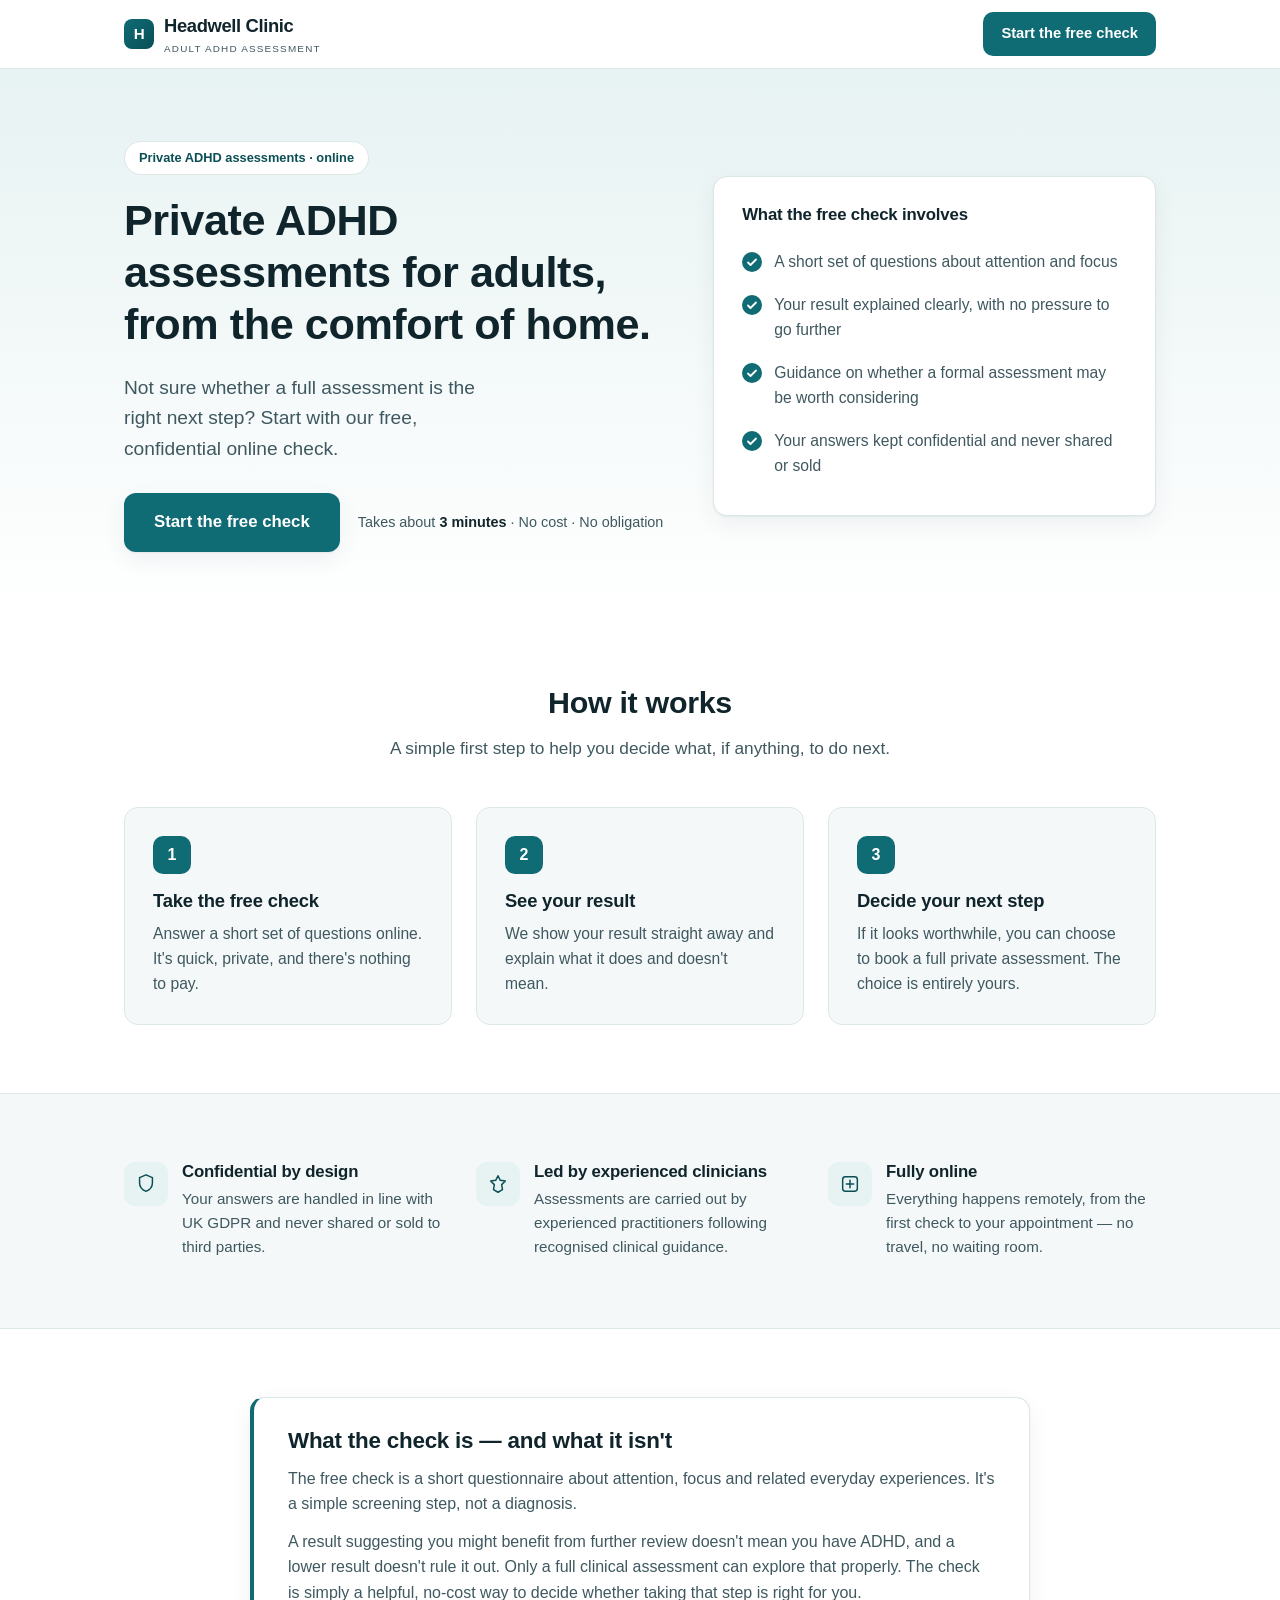
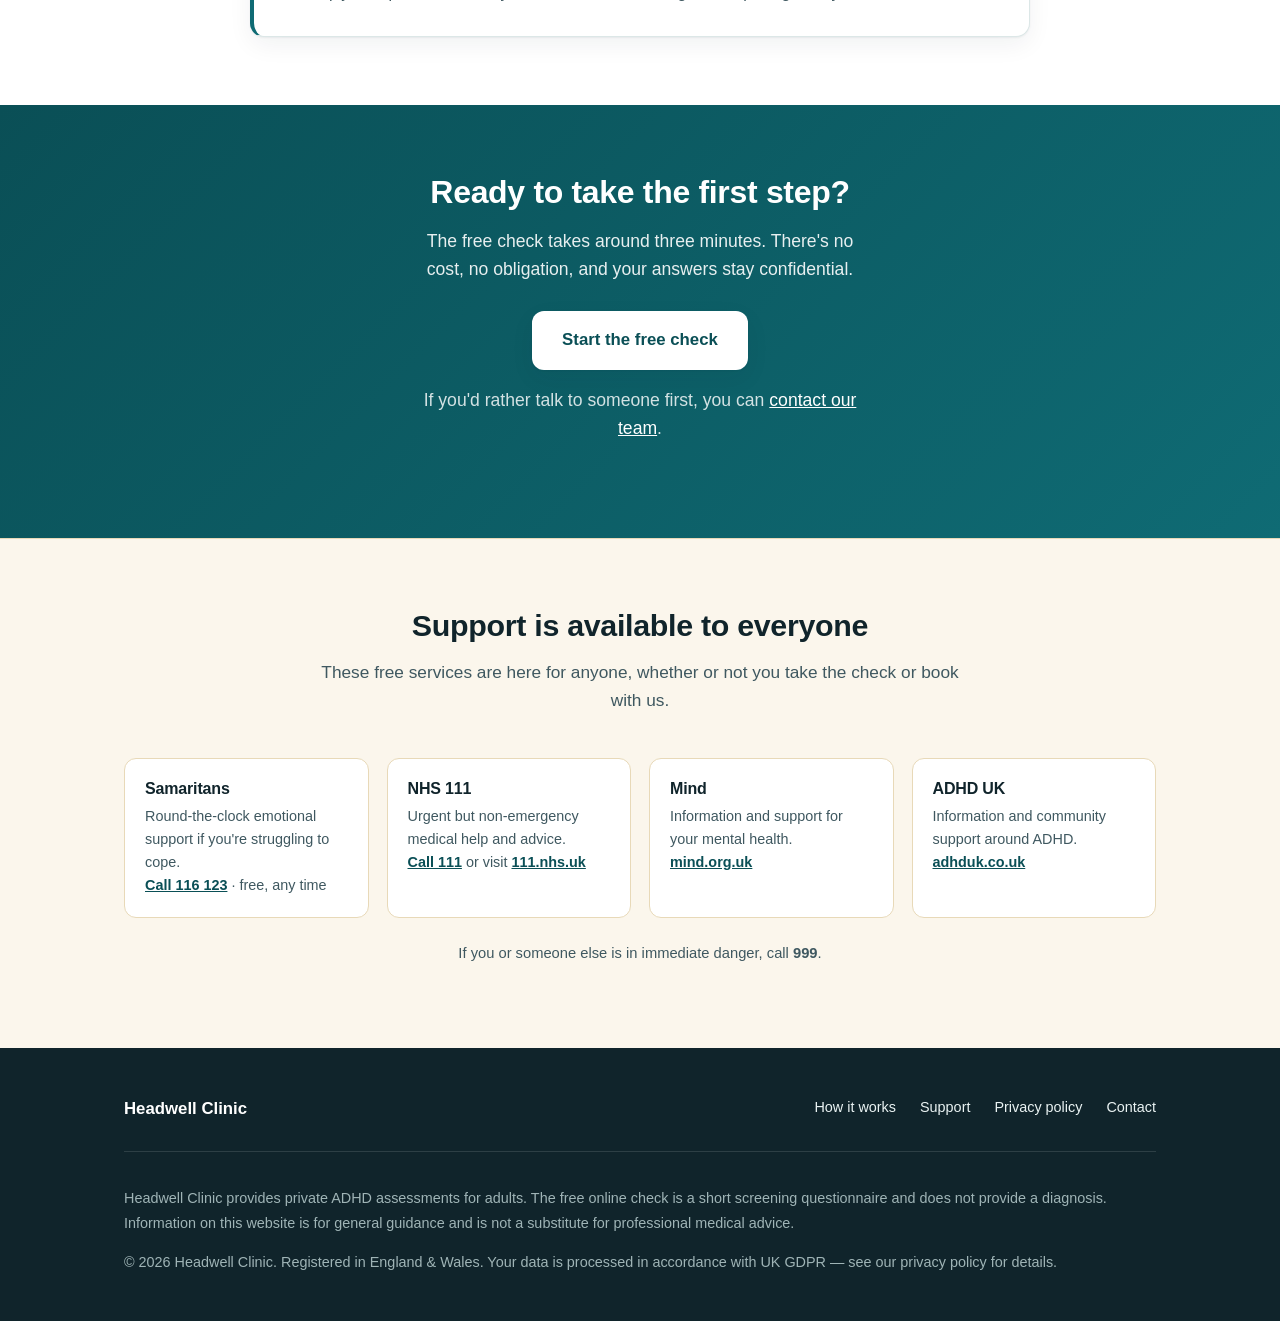
==== index.html @ e0b786a6 "Create index.html" ====
<!DOCTYPE html>
<html lang="en-GB">
<head>
<meta charset="UTF-8">
<meta name="viewport" content="width=device-width, initial-scale=1.0">
<title>Headwell Clinic — Private ADHD Assessments for Adults</title>
<meta name="description" content="Private ADHD assessments for adults, delivered online. Start with a free, confidential online self-check.">
<!--
  Headwell Clinic — landing page (v1 draft)
  Sole job: get the visitor to start the free check (ASRS screener).
  NOTE FOR BUILD: the primary CTA ("Start the free check") is a PLACEHOLDER.
  Headwell's own screening questionnaire is not yet built. The button currently
  routes to #start and does nothing further. Wire it to the questionnaire once
  it's ready.
  Compliance notes baked in: service-descriptive copy (no "Do you have ADHD?"),
  no guaranteed outcomes, no pricing/hard sell, the check labelled as a
  screening step + not a diagnosis, crisis/charity links visible and un-gated.
-->
<style>
  :root {
    --ink: #10242b;
    --ink-soft: #3f5860;
    --teal: #0f6b74;
    --teal-dark: #0a4f56;
    --teal-tint: #e7f2f2;
    --mist: #f4f8f8;
    --line: #dce7e7;
    --white: #ffffff;
    --amber-bg: #fbf6ec;
    --amber-line: #e8d9b8;
    --radius: 14px;
    --shadow: 0 1px 2px rgba(16,36,43,.06), 0 8px 24px rgba(16,36,43,.06);
    --maxw: 1080px;
  }
  * { box-sizing: border-box; }
  html { scroll-behavior: smooth; }
  body {
    margin: 0;
    font-family: -apple-system, BlinkMacSystemFont, "Segoe UI", Roboto, Helvetica, Arial, sans-serif;
    color: var(--ink);
    background: var(--white);
    line-height: 1.6;
    -webkit-font-smoothing: antialiased;
  }
  .wrap { max-width: var(--maxw); margin: 0 auto; padding: 0 24px; }
  a { color: var(--teal-dark); }
  h1, h2, h3 { line-height: 1.2; letter-spacing: -0.01em; margin: 0 0 .5em; }

  /* Header */
  header.site {
    position: sticky; top: 0; z-index: 50;
    background: rgba(255,255,255,.92);
    backdrop-filter: saturate(180%) blur(8px);
    border-bottom: 1px solid var(--line);
  }
  .site-inner { display: flex; align-items: center; justify-content: space-between; height: 68px; }
  .brand { display: flex; align-items: center; gap: 10px; text-decoration: none; color: var(--ink); font-weight: 700; font-size: 1.15rem; letter-spacing: -0.02em; }
  .brand .mark {
    width: 30px; height: 30px; border-radius: 8px;
    background: linear-gradient(135deg, var(--teal), var(--teal-dark));
    display: grid; place-items: center; color: #fff; font-weight: 800; font-size: .95rem;
  }
  .brand small { display:block; font-weight: 500; font-size: .62rem; letter-spacing: .12em; text-transform: uppercase; color: var(--ink-soft); }
  .nav-cta {
    display: inline-block; background: var(--teal); color: #fff; text-decoration: none;
    padding: 10px 18px; border-radius: 10px; font-weight: 600; font-size: .92rem;
    transition: background .15s ease;
  }
  .nav-cta:hover { background: var(--teal-dark); }
  @media (max-width: 560px) { .nav-cta { display: none; } }

  /* Hero */
  .hero { background: linear-gradient(180deg, var(--teal-tint) 0%, var(--white) 100%); padding: 72px 0 64px; }
  .hero-grid { display: grid; grid-template-columns: 1.1fr .9fr; gap: 48px; align-items: center; }
  .eyebrow { display:inline-block; background: var(--white); border: 1px solid var(--line); color: var(--teal-dark); font-weight: 600; font-size: .8rem; padding: 6px 14px; border-radius: 999px; margin-bottom: 20px; }
  .hero h1 { font-size: 2.7rem; }
  .hero p.lead { font-size: 1.2rem; color: var(--ink-soft); max-width: 34ch; margin: 0 0 28px; }
  .cta-row { display: flex; align-items: center; gap: 18px; flex-wrap: wrap; }
  .btn-primary {
    display: inline-block; background: var(--teal); color: #fff; text-decoration: none;
    padding: 16px 30px; border-radius: 12px; font-weight: 700; font-size: 1.05rem;
    box-shadow: var(--shadow); transition: transform .12s ease, background .15s ease;
  }
  .btn-primary:hover { background: var(--teal-dark); transform: translateY(-1px); }
  .cta-note { font-size: .9rem; color: var(--ink-soft); }
  .cta-note strong { color: var(--ink); font-weight: 600; }
  .hero-card {
    background: var(--white); border: 1px solid var(--line); border-radius: var(--radius);
    box-shadow: var(--shadow); padding: 28px;
  }
  .hero-card h3 { font-size: 1.05rem; margin-bottom: 14px; }
  .checklist { list-style: none; margin: 0; padding: 0; }
  .checklist li { display: flex; gap: 12px; padding: 9px 0; color: var(--ink-soft); font-size: .98rem; align-items: flex-start; }
  .checklist svg { flex: 0 0 auto; margin-top: 3px; }
  @media (max-width: 860px) {
    .hero-grid { grid-template-columns: 1fr; gap: 34px; }
    .hero h1 { font-size: 2.1rem; }
    .hero { padding: 48px 0; }
  }

  /* Section shells */
  section { padding: 68px 0; }
  .section-head { text-align: center; max-width: 640px; margin: 0 auto 44px; }
  .section-head h2 { font-size: 1.9rem; }
  .section-head p { color: var(--ink-soft); font-size: 1.08rem; margin: 0; }

  /* Steps */
  .steps { display: grid; grid-template-columns: repeat(3, 1fr); gap: 24px; }
  .step { background: var(--mist); border: 1px solid var(--line); border-radius: var(--radius); padding: 28px; }
  .step .num { width: 38px; height: 38px; border-radius: 10px; background: var(--teal); color:#fff; font-weight: 700; display: grid; place-items: center; margin-bottom: 16px; }
  .step h3 { font-size: 1.15rem; }
  .step p { color: var(--ink-soft); margin: 0; font-size: .98rem; }
  @media (max-width: 760px) { .steps { grid-template-columns: 1fr; } }

  /* Trust (light touch) */
  .trust { background: var(--mist); border-top: 1px solid var(--line); border-bottom: 1px solid var(--line); }
  .trust-grid { display: grid; grid-template-columns: repeat(3, 1fr); gap: 24px; }
  .trust-item { display: flex; gap: 14px; align-items: flex-start; }
  .trust-item .ic { flex: 0 0 auto; width: 44px; height: 44px; border-radius: 11px; background: var(--teal-tint); display: grid; place-items: center; color: var(--teal-dark); }
  .trust-item h3 { font-size: 1.05rem; margin-bottom: 4px; }
  .trust-item p { margin: 0; color: var(--ink-soft); font-size: .95rem; }
  @media (max-width: 760px) { .trust-grid { grid-template-columns: 1fr; } }

  /* Honesty / what this is */
  .note-card {
    max-width: 780px; margin: 0 auto; background: var(--white); border: 1px solid var(--line);
    border-left: 4px solid var(--teal); border-radius: var(--radius); padding: 30px 34px; box-shadow: var(--shadow);
  }
  .note-card h2 { font-size: 1.4rem; }
  .note-card p { color: var(--ink-soft); margin: 0 0 12px; }
  .note-card p:last-child { margin-bottom: 0; }

  /* Final CTA */
  .final { background: linear-gradient(135deg, var(--teal-dark), var(--teal)); color: #fff; text-align: center; }
  .final h2 { color: #fff; font-size: 2rem; }
  .final p { color: rgba(255,255,255,.9); font-size: 1.1rem; max-width: 46ch; margin: 0 auto 28px; }
  .final .btn-primary { background: #fff; color: var(--teal-dark); }
  .final .btn-primary:hover { background: #eef7f7; }
  .final .cta-note { color: rgba(255,255,255,.82); margin-top: 16px; }

  /* Support band */
  .support { background: var(--amber-bg); border-top: 1px solid var(--amber-line); }
  .support .section-head p { color: var(--ink-soft); }
  .support-grid { display: grid; grid-template-columns: repeat(4, 1fr); gap: 18px; }
  .support-card { background: var(--white); border: 1px solid var(--amber-line); border-radius: 12px; padding: 20px; }
  .support-card h3 { font-size: 1rem; margin-bottom: 6px; }
  .support-card p { margin: 0; font-size: .9rem; color: var(--ink-soft); }
  .support-card a { font-weight: 600; }
  @media (max-width: 860px) { .support-grid { grid-template-columns: 1fr 1fr; } }
  @media (max-width: 480px) { .support-grid { grid-template-columns: 1fr; } }

  /* Footer */
  footer.site { background: var(--ink); color: #c7d6d8; padding: 48px 0 32px; font-size: .9rem; }
  footer.site a { color: #eaf3f3; }
  .foot-top { display: flex; justify-content: space-between; gap: 32px; flex-wrap: wrap; margin-bottom: 28px; }
  .foot-brand { font-weight: 700; color: #fff; font-size: 1.05rem; }
  .foot-links a { display: inline-block; margin-left: 20px; text-decoration: none; }
  .foot-links a:hover { text-decoration: underline; }
  .foot-legal { border-top: 1px solid rgba(255,255,255,.12); padding-top: 20px; color: #9fb4b6; line-height: 1.7; }
  @media (max-width: 620px) { .foot-links a { margin: 0 20px 0 0; } }
</style>
</head>
<body>

<header class="site">
  <div class="wrap site-inner">
    <a class="brand" href="#top">
      <span class="mark">H</span>
      <span>Headwell Clinic<small>Adult ADHD Assessment</small></span>
    </a>
    <a class="nav-cta" href="#start">Start the free check</a>
  </div>
</header>

<main id="top">

  <!-- HERO -->
  <section class="hero">
    <div class="wrap hero-grid">
      <div>
        <span class="eyebrow">Private ADHD assessments · online</span>
        <h1>Private ADHD assessments for adults, from the comfort of home.</h1>
        <p class="lead">Not sure whether a full assessment is the right next step? Start with our free, confidential online check.</p>
        <div class="cta-row">
          <a class="btn-primary" href="#start">Start the free check</a>
          <span class="cta-note">Takes about <strong>3 minutes</strong> · No cost · No obligation</span>
        </div>
      </div>
      <aside class="hero-card" aria-label="What the free check involves">
        <h3>What the free check involves</h3>
        <ul class="checklist">
          <li>
            <svg width="20" height="20" viewBox="0 0 20 20" fill="none"><circle cx="10" cy="10" r="10" fill="#0f6b74"/><path d="M6 10.5l2.5 2.5L14 7.5" stroke="#fff" stroke-width="1.8" stroke-linecap="round" stroke-linejoin="round"/></svg>
            A short set of questions about attention and focus
          </li>
          <li>
            <svg width="20" height="20" viewBox="0 0 20 20" fill="none"><circle cx="10" cy="10" r="10" fill="#0f6b74"/><path d="M6 10.5l2.5 2.5L14 7.5" stroke="#fff" stroke-width="1.8" stroke-linecap="round" stroke-linejoin="round"/></svg>
            Your result explained clearly, with no pressure to go further
          </li>
          <li>
            <svg width="20" height="20" viewBox="0 0 20 20" fill="none"><circle cx="10" cy="10" r="10" fill="#0f6b74"/><path d="M6 10.5l2.5 2.5L14 7.5" stroke="#fff" stroke-width="1.8" stroke-linecap="round" stroke-linejoin="round"/></svg>
            Guidance on whether a formal assessment may be worth considering
          </li>
          <li>
            <svg width="20" height="20" viewBox="0 0 20 20" fill="none"><circle cx="10" cy="10" r="10" fill="#0f6b74"/><path d="M6 10.5l2.5 2.5L14 7.5" stroke="#fff" stroke-width="1.8" stroke-linecap="round" stroke-linejoin="round"/></svg>
            Your answers kept confidential and never shared or sold
          </li>
        </ul>
      </aside>
    </div>
  </section>

  <!-- HOW IT WORKS -->
  <section id="how">
    <div class="wrap">
      <div class="section-head">
        <h2>How it works</h2>
        <p>A simple first step to help you decide what, if anything, to do next.</p>
      </div>
      <div class="steps">
        <div class="step">
          <div class="num">1</div>
          <h3>Take the free check</h3>
          <p>Answer a short set of questions online. It's quick, private, and there's nothing to pay.</p>
        </div>
        <div class="step">
          <div class="num">2</div>
          <h3>See your result</h3>
          <p>We show your result straight away and explain what it does and doesn't mean.</p>
        </div>
        <div class="step">
          <div class="num">3</div>
          <h3>Decide your next step</h3>
          <p>If it looks worthwhile, you can choose to book a full private assessment. The choice is entirely yours.</p>
        </div>
      </div>
    </div>
  </section>

  <!-- TRUST (light touch) -->
  <section class="trust">
    <div class="wrap">
      <div class="trust-grid">
        <div class="trust-item">
          <span class="ic"><svg width="22" height="22" viewBox="0 0 24 24" fill="none"><path d="M12 2l7 3v6c0 4.5-3 7.5-7 9-4-1.5-7-4.5-7-9V5l7-3z" stroke="#0a4f56" stroke-width="1.6" stroke-linejoin="round"/></svg></span>
          <div><h3>Confidential by design</h3><p>Your answers are handled in line with UK GDPR and never shared or sold to third parties.</p></div>
        </div>
        <div class="trust-item">
          <span class="ic"><svg width="22" height="22" viewBox="0 0 24 24" fill="none"><path d="M12 3l2.5 5 5.5.8-4 3.9.9 5.5L12 21l-4.9-2.8.9-5.5-4-3.9L9.5 8 12 3z" stroke="#0a4f56" stroke-width="1.6" stroke-linejoin="round"/></svg></span>
          <div><h3>Led by experienced clinicians</h3><p>Assessments are carried out by experienced practitioners following recognised clinical guidance.</p></div>
        </div>
        <div class="trust-item">
          <span class="ic"><svg width="22" height="22" viewBox="0 0 24 24" fill="none"><rect x="4" y="4" width="16" height="16" rx="3" stroke="#0a4f56" stroke-width="1.6"/><path d="M8 12h8M12 8v8" stroke="#0a4f56" stroke-width="1.6" stroke-linecap="round"/></svg></span>
          <div><h3>Fully online</h3><p>Everything happens remotely, from the first check to your appointment — no travel, no waiting room.</p></div>
        </div>
      </div>
    </div>
  </section>

  <!-- HONESTY / WHAT THIS IS -->
  <section>
    <div class="wrap">
      <div class="note-card">
        <h2>What the check is — and what it isn't</h2>
        <p>The free check is a short questionnaire about attention, focus and related everyday experiences. It's a simple screening step, not a diagnosis.</p>
        <p>A result suggesting you might benefit from further review doesn't mean you have ADHD, and a lower result doesn't rule it out. Only a full clinical assessment can explore that properly. The check is simply a helpful, no-cost way to decide whether taking that step is right for you.</p>
      </div>
    </div>
  </section>

  <!-- FINAL CTA -->
  <section class="final" id="start">
    <div class="wrap">
      <h2>Ready to take the first step?</h2>
      <p>The free check takes around three minutes. There's no cost, no obligation, and your answers stay confidential.</p>
      <a class="btn-primary" href="#start">Start the free check</a>
      <p class="cta-note">If you'd rather talk to someone first, you can <a href="#contact" style="color:#fff;text-decoration:underline;">contact our team</a>.</p>
    </div>
  </section>

  <!-- SUPPORT / CRISIS (un-gated, always visible) -->
  <section class="support" id="support">
    <div class="wrap">
      <div class="section-head">
        <h2>Support is available to everyone</h2>
        <p>These free services are here for anyone, whether or not you take the check or book with us.</p>
      </div>
      <div class="support-grid">
        <div class="support-card">
          <h3>Samaritans</h3>
          <p>Round-the-clock emotional support if you're struggling to cope.<br><a href="tel:116123">Call 116 123</a> · free, any time</p>
        </div>
        <div class="support-card">
          <h3>NHS 111</h3>
          <p>Urgent but non-emergency medical help and advice.<br><a href="tel:111">Call 111</a> or visit <a href="https://111.nhs.uk" target="_blank" rel="noopener">111.nhs.uk</a></p>
        </div>
        <div class="support-card">
          <h3>Mind</h3>
          <p>Information and support for your mental health.<br><a href="https://www.mind.org.uk" target="_blank" rel="noopener">mind.org.uk</a></p>
        </div>
        <div class="support-card">
          <h3>ADHD UK</h3>
          <p>Information and community support around ADHD.<br><a href="https://adhduk.co.uk" target="_blank" rel="noopener">adhduk.co.uk</a></p>
        </div>
      </div>
      <p style="text-align:center; margin-top:24px; color:var(--ink-soft); font-size:.92rem;">If you or someone else is in immediate danger, call <strong>999</strong>.</p>
    </div>
  </section>

</main>

<footer class="site" id="contact">
  <div class="wrap">
    <div class="foot-top">
      <div class="foot-brand">Headwell Clinic</div>
      <nav class="foot-links">
        <a href="#how">How it works</a>
        <a href="#support">Support</a>
        <a href="#">Privacy policy</a>
        <a href="#">Contact</a>
      </nav>
    </div>
    <div class="foot-legal">
      <p>Headwell Clinic provides private ADHD assessments for adults. The free online check is a short screening questionnaire and does not provide a diagnosis. Information on this website is for general guidance and is not a substitute for professional medical advice.</p>
      <p>© 2026 Headwell Clinic. Registered in England &amp; Wales. Your data is processed in accordance with UK GDPR — see our privacy policy for details.</p>
    </div>
  </div>
</footer>

</body>
</html>
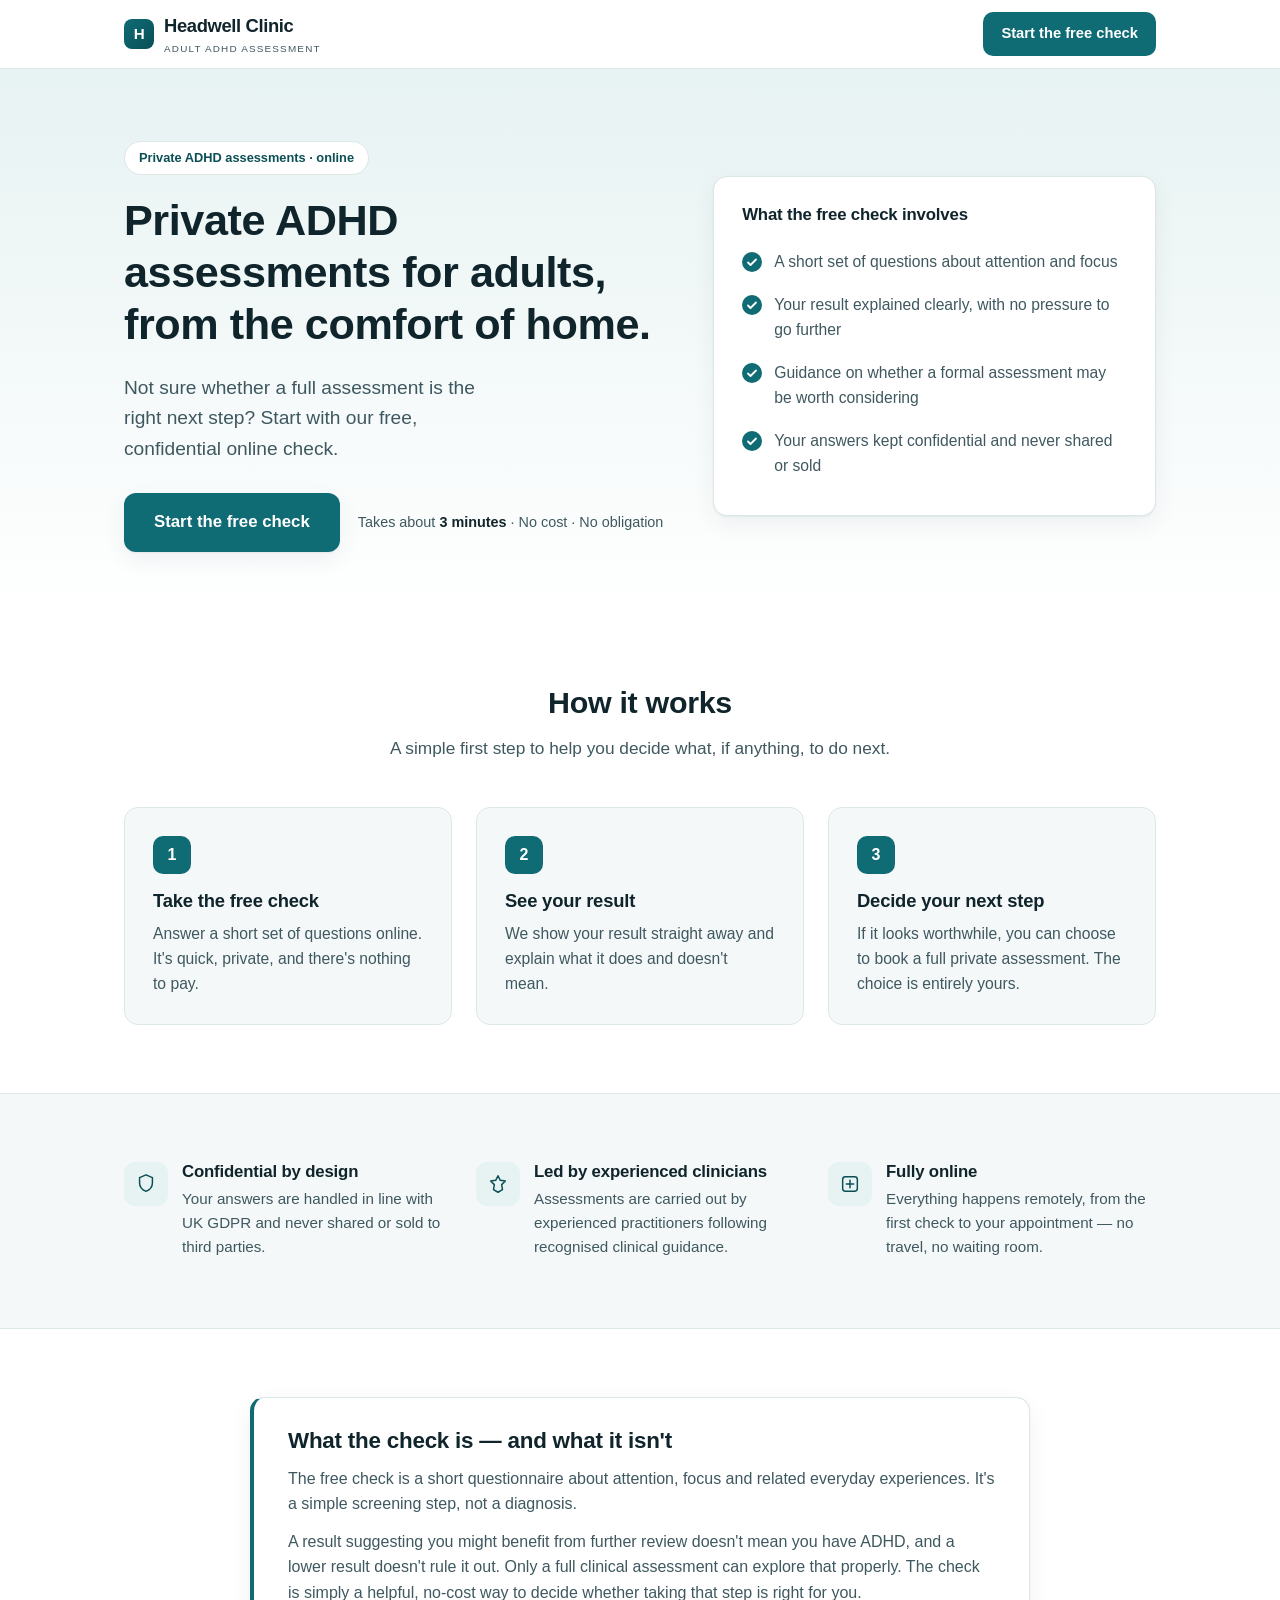
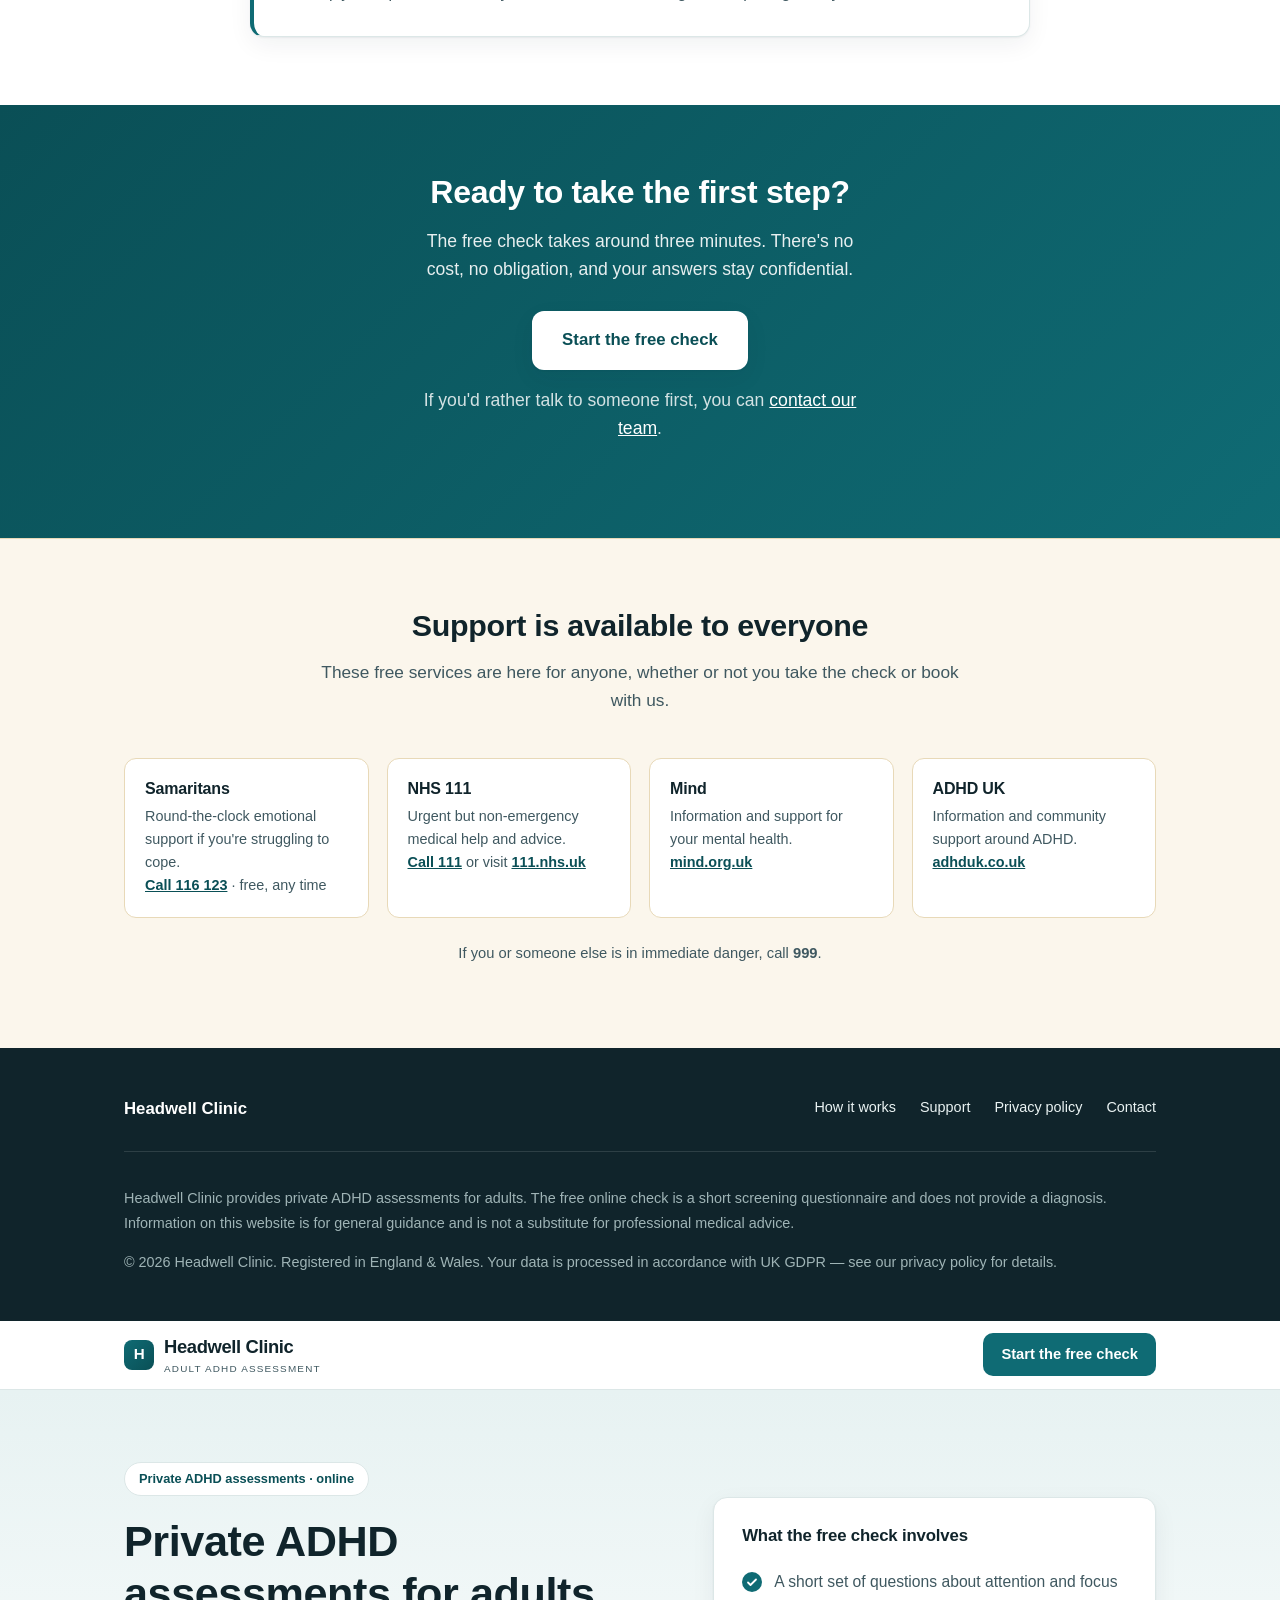
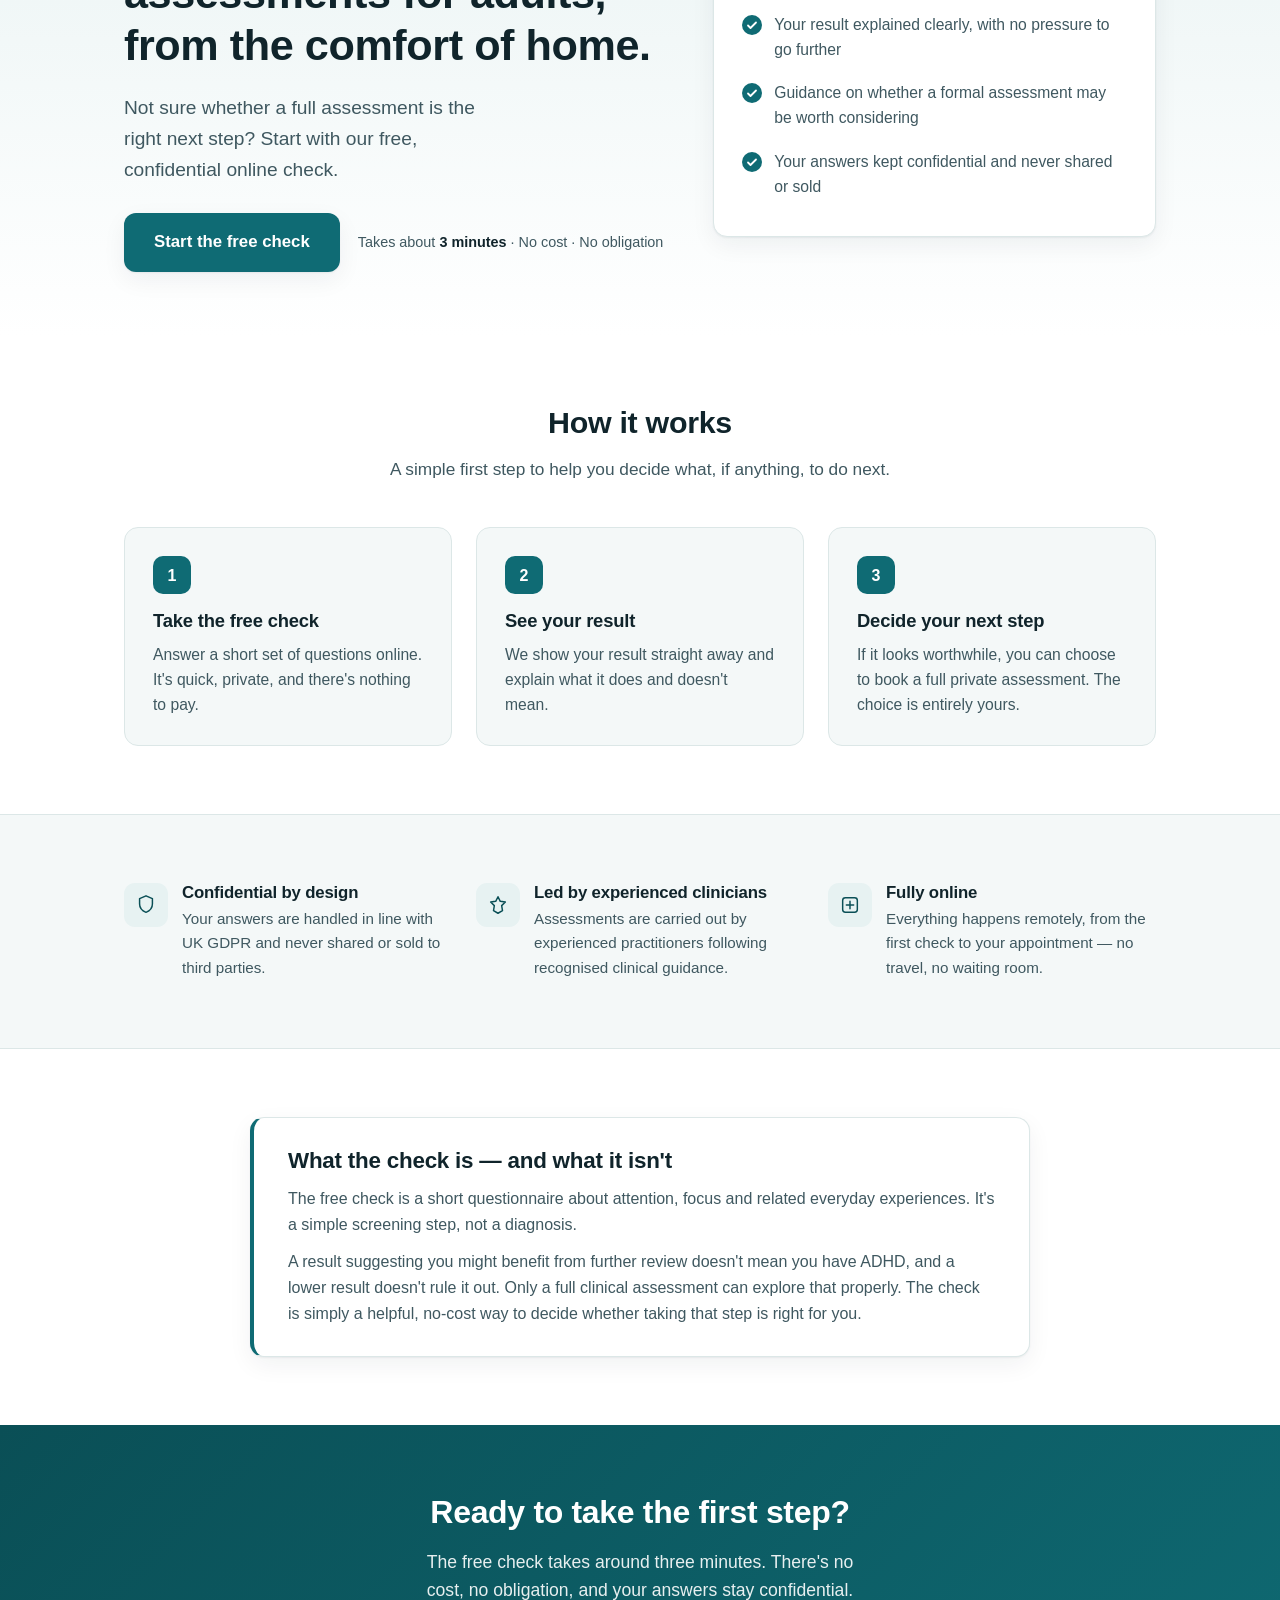
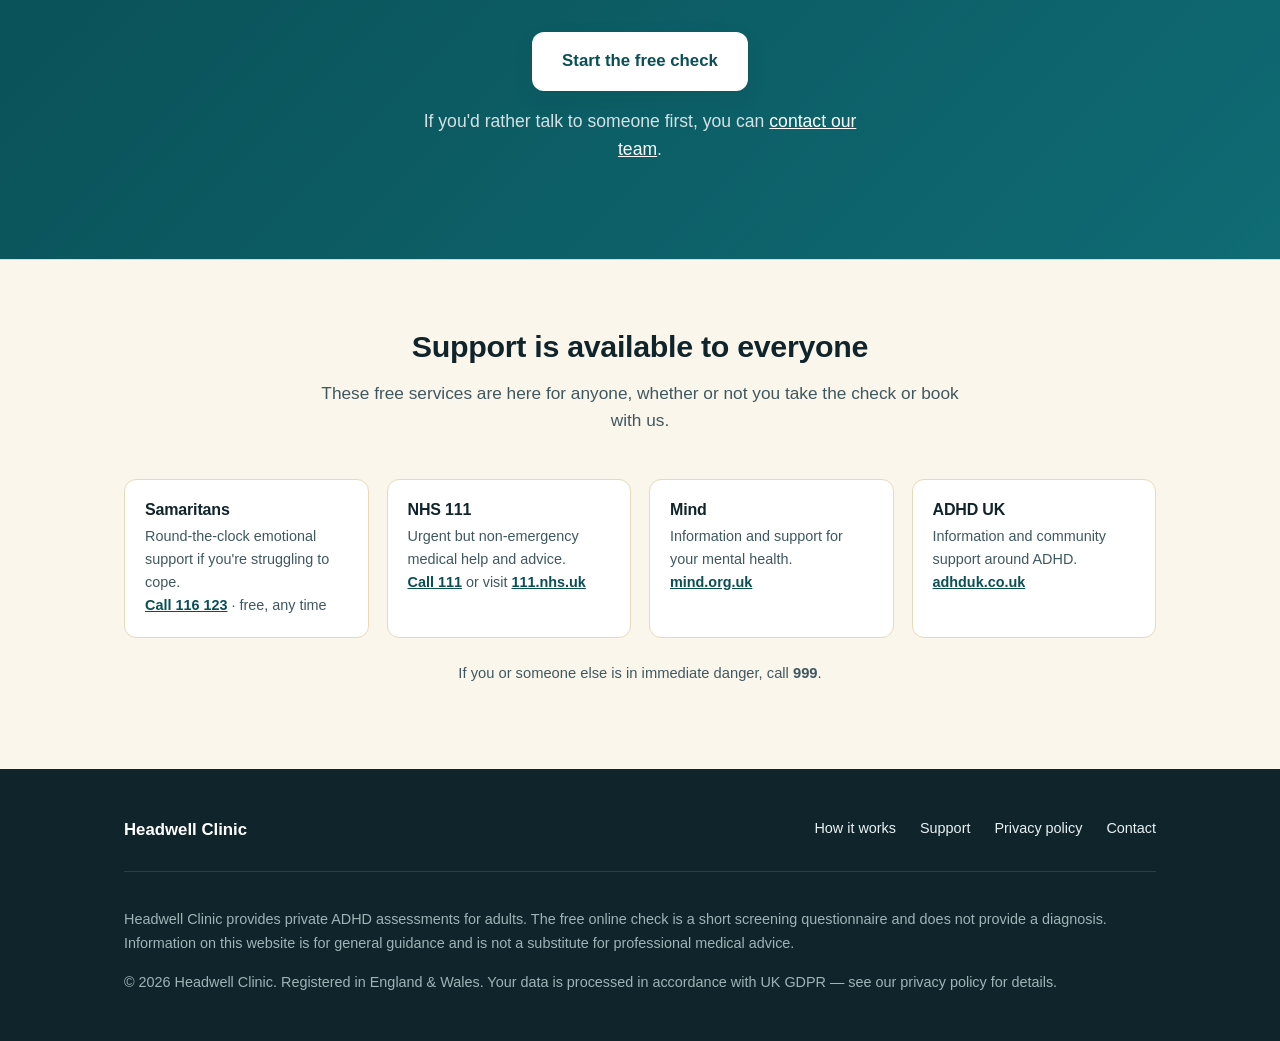
==== commit bbb4680d: "Update index.html" ====
--- a/index.html
+++ b/index.html
@@ -168,6 +168,337 @@
       <span class="mark">H</span>
       <span>Headwell Clinic<small>Adult ADHD Assessment</small></span>
     </a>
+    <a class="nav-cta" href="screener.html">Start the free check</a>
+  </div>
+</header>
+
+<main id="top">
+
+  <!-- HERO -->
+  <section class="hero">
+    <div class="wrap hero-grid">
+      <div>
+        <span class="eyebrow">Private ADHD assessments · online</span>
+        <h1>Private ADHD assessments for adults, from the comfort of home.</h1>
+        <p class="lead">Not sure whether a full assessment is the right next step? Start with our free, confidential online check.</p>
+        <div class="cta-row">
+          <a class="btn-primary" href="screener.html">Start the free check</a>
+          <span class="cta-note">Takes about <strong>3 minutes</strong> · No cost · No obligation</span>
+        </div>
+      </div>
+      <aside class="hero-card" aria-label="What the free check involves">
+        <h3>What the free check involves</h3>
+        <ul class="checklist">
+          <li>
+            <svg width="20" height="20" viewBox="0 0 20 20" fill="none"><circle cx="10" cy="10" r="10" fill="#0f6b74"/><path d="M6 10.5l2.5 2.5L14 7.5" stroke="#fff" stroke-width="1.8" stroke-linecap="round" stroke-linejoin="round"/></svg>
+            A short set of questions about attention and focus
+          </li>
+          <li>
+            <svg width="20" height="20" viewBox="0 0 20 20" fill="none"><circle cx="10" cy="10" r="10" fill="#0f6b74"/><path d="M6 10.5l2.5 2.5L14 7.5" stroke="#fff" stroke-width="1.8" stroke-linecap="round" stroke-linejoin="round"/></svg>
+            Your result explained clearly, with no pressure to go further
+          </li>
+          <li>
+            <svg width="20" height="20" viewBox="0 0 20 20" fill="none"><circle cx="10" cy="10" r="10" fill="#0f6b74"/><path d="M6 10.5l2.5 2.5L14 7.5" stroke="#fff" stroke-width="1.8" stroke-linecap="round" stroke-linejoin="round"/></svg>
+            Guidance on whether a formal assessment may be worth considering
+          </li>
+          <li>
+            <svg width="20" height="20" viewBox="0 0 20 20" fill="none"><circle cx="10" cy="10" r="10" fill="#0f6b74"/><path d="M6 10.5l2.5 2.5L14 7.5" stroke="#fff" stroke-width="1.8" stroke-linecap="round" stroke-linejoin="round"/></svg>
+            Your answers kept confidential and never shared or sold
+          </li>
+        </ul>
+      </aside>
+    </div>
+  </section>
+
+  <!-- HOW IT WORKS -->
+  <section id="how">
+    <div class="wrap">
+      <div class="section-head">
+        <h2>How it works</h2>
+        <p>A simple first step to help you decide what, if anything, to do next.</p>
+      </div>
+      <div class="steps">
+        <div class="step">
+          <div class="num">1</div>
+          <h3>Take the free check</h3>
+          <p>Answer a short set of questions online. It's quick, private, and there's nothing to pay.</p>
+        </div>
+        <div class="step">
+          <div class="num">2</div>
+          <h3>See your result</h3>
+          <p>We show your result straight away and explain what it does and doesn't mean.</p>
+        </div>
+        <div class="step">
+          <div class="num">3</div>
+          <h3>Decide your next step</h3>
+          <p>If it looks worthwhile, you can choose to book a full private assessment. The choice is entirely yours.</p>
+        </div>
+      </div>
+    </div>
+  </section>
+
+  <!-- TRUST (light touch) -->
+  <section class="trust">
+    <div class="wrap">
+      <div class="trust-grid">
+        <div class="trust-item">
+          <span class="ic"><svg width="22" height="22" viewBox="0 0 24 24" fill="none"><path d="M12 2l7 3v6c0 4.5-3 7.5-7 9-4-1.5-7-4.5-7-9V5l7-3z" stroke="#0a4f56" stroke-width="1.6" stroke-linejoin="round"/></svg></span>
+          <div><h3>Confidential by design</h3><p>Your answers are handled in line with UK GDPR and never shared or sold to third parties.</p></div>
+        </div>
+        <div class="trust-item">
+          <span class="ic"><svg width="22" height="22" viewBox="0 0 24 24" fill="none"><path d="M12 3l2.5 5 5.5.8-4 3.9.9 5.5L12 21l-4.9-2.8.9-5.5-4-3.9L9.5 8 12 3z" stroke="#0a4f56" stroke-width="1.6" stroke-linejoin="round"/></svg></span>
+          <div><h3>Led by experienced clinicians</h3><p>Assessments are carried out by experienced practitioners following recognised clinical guidance.</p></div>
+        </div>
+        <div class="trust-item">
+          <span class="ic"><svg width="22" height="22" viewBox="0 0 24 24" fill="none"><rect x="4" y="4" width="16" height="16" rx="3" stroke="#0a4f56" stroke-width="1.6"/><path d="M8 12h8M12 8v8" stroke="#0a4f56" stroke-width="1.6" stroke-linecap="round"/></svg></span>
+          <div><h3>Fully online</h3><p>Everything happens remotely, from the first check to your appointment — no travel, no waiting room.</p></div>
+        </div>
+      </div>
+    </div>
+  </section>
+
+  <!-- HONESTY / WHAT THIS IS -->
+  <section>
+    <div class="wrap">
+      <div class="note-card">
+        <h2>What the check is — and what it isn't</h2>
+        <p>The free check is a short questionnaire about attention, focus and related everyday experiences. It's a simple screening step, not a diagnosis.</p>
+        <p>A result suggesting you might benefit from further review doesn't mean you have ADHD, and a lower result doesn't rule it out. Only a full clinical assessment can explore that properly. The check is simply a helpful, no-cost way to decide whether taking that step is right for you.</p>
+      </div>
+    </div>
+  </section>
+
+  <!-- FINAL CTA -->
+  <section class="final" id="start">
+    <div class="wrap">
+      <h2>Ready to take the first step?</h2>
+      <p>The free check takes around three minutes. There's no cost, no obligation, and your answers stay confidential.</p>
+      <a class="btn-primary" href="screener.html">Start the free check</a>
+      <p class="cta-note">If you'd rather talk to someone first, you can <a href="contact.html" style="color:#fff;text-decoration:underline;">contact our team</a>.</p>
+    </div>
+  </section>
+
+  <!-- SUPPORT / CRISIS (un-gated, always visible) -->
+  <section class="support" id="support">
+    <div class="wrap">
+      <div class="section-head">
+        <h2>Support is available to everyone</h2>
+        <p>These free services are here for anyone, whether or not you take the check or book with us.</p>
+      </div>
+      <div class="support-grid">
+        <div class="support-card">
+          <h3>Samaritans</h3>
+          <p>Round-the-clock emotional support if you're struggling to cope.<br><a href="tel:116123">Call 116 123</a> · free, any time</p>
+        </div>
+        <div class="support-card">
+          <h3>NHS 111</h3>
+          <p>Urgent but non-emergency medical help and advice.<br><a href="tel:111">Call 111</a> or visit <a href="https://111.nhs.uk" target="_blank" rel="noopener">111.nhs.uk</a></p>
+        </div>
+        <div class="support-card">
+          <h3>Mind</h3>
+          <p>Information and support for your mental health.<br><a href="https://www.mind.org.uk" target="_blank" rel="noopener">mind.org.uk</a></p>
+        </div>
+        <div class="support-card">
+          <h3>ADHD UK</h3>
+          <p>Information and community support around ADHD.<br><a href="https://adhduk.co.uk" target="_blank" rel="noopener">adhduk.co.uk</a></p>
+        </div>
+      </div>
+      <p style="text-align:center; margin-top:24px; color:var(--ink-soft); font-size:.92rem;">If you or someone else is in immediate danger, call <strong>999</strong>.</p>
+    </div>
+  </section>
+
+</main>
+
+<footer class="site" id="contact">
+  <div class="wrap">
+    <div class="foot-top">
+      <div class="foot-brand">Headwell Clinic</div>
+      <nav class="foot-links">
+        <a href="#how">How it works</a>
+        <a href="#support">Support</a>
+        <a href="#">Privacy policy</a>
+        <a href="contact.html">Contact</a>
+      </nav>
+    </div>
+    <div class="foot-legal">
+      <p>Headwell Clinic provides private ADHD assessments for adults. The free online check is a short screening questionnaire and does not provide a diagnosis. Information on this website is for general guidance and is not a substitute for professional medical advice.</p>
+      <p>© 2026 Headwell Clinic. Registered in England &amp; Wales. Your data is processed in accordance with UK GDPR — see our privacy policy for details.</p>
+    </div>
+  </div>
+</footer>
+
+</body>
+</html>
+<!DOCTYPE html>
+<html lang="en-GB">
+<head>
+<meta charset="UTF-8">
+<meta name="viewport" content="width=device-width, initial-scale=1.0">
+<title>Headwell Clinic — Private ADHD Assessments for Adults</title>
+<meta name="description" content="Private ADHD assessments for adults, delivered online. Start with a free, confidential online self-check.">
+<!--
+  Headwell Clinic — landing page (v1 draft)
+  Sole job: get the visitor to start the free check (ASRS screener).
+  NOTE FOR BUILD: the primary CTA ("Start the free check") is a PLACEHOLDER.
+  Headwell's own screening questionnaire is not yet built. The button currently
+  routes to #start and does nothing further. Wire it to the questionnaire once
+  it's ready.
+  Compliance notes baked in: service-descriptive copy (no "Do you have ADHD?"),
+  no guaranteed outcomes, no pricing/hard sell, the check labelled as a
+  screening step + not a diagnosis, crisis/charity links visible and un-gated.
+-->
+<style>
+  :root {
+    --ink: #10242b;
+    --ink-soft: #3f5860;
+    --teal: #0f6b74;
+    --teal-dark: #0a4f56;
+    --teal-tint: #e7f2f2;
+    --mist: #f4f8f8;
+    --line: #dce7e7;
+    --white: #ffffff;
+    --amber-bg: #fbf6ec;
+    --amber-line: #e8d9b8;
+    --radius: 14px;
+    --shadow: 0 1px 2px rgba(16,36,43,.06), 0 8px 24px rgba(16,36,43,.06);
+    --maxw: 1080px;
+  }
+  * { box-sizing: border-box; }
+  html { scroll-behavior: smooth; }
+  body {
+    margin: 0;
+    font-family: -apple-system, BlinkMacSystemFont, "Segoe UI", Roboto, Helvetica, Arial, sans-serif;
+    color: var(--ink);
+    background: var(--white);
+    line-height: 1.6;
+    -webkit-font-smoothing: antialiased;
+  }
+  .wrap { max-width: var(--maxw); margin: 0 auto; padding: 0 24px; }
+  a { color: var(--teal-dark); }
+  h1, h2, h3 { line-height: 1.2; letter-spacing: -0.01em; margin: 0 0 .5em; }
+
+  /* Header */
+  header.site {
+    position: sticky; top: 0; z-index: 50;
+    background: rgba(255,255,255,.92);
+    backdrop-filter: saturate(180%) blur(8px);
+    border-bottom: 1px solid var(--line);
+  }
+  .site-inner { display: flex; align-items: center; justify-content: space-between; height: 68px; }
+  .brand { display: flex; align-items: center; gap: 10px; text-decoration: none; color: var(--ink); font-weight: 700; font-size: 1.15rem; letter-spacing: -0.02em; }
+  .brand .mark {
+    width: 30px; height: 30px; border-radius: 8px;
+    background: linear-gradient(135deg, var(--teal), var(--teal-dark));
+    display: grid; place-items: center; color: #fff; font-weight: 800; font-size: .95rem;
+  }
+  .brand small { display:block; font-weight: 500; font-size: .62rem; letter-spacing: .12em; text-transform: uppercase; color: var(--ink-soft); }
+  .nav-cta {
+    display: inline-block; background: var(--teal); color: #fff; text-decoration: none;
+    padding: 10px 18px; border-radius: 10px; font-weight: 600; font-size: .92rem;
+    transition: background .15s ease;
+  }
+  .nav-cta:hover { background: var(--teal-dark); }
+  @media (max-width: 560px) { .nav-cta { display: none; } }
+
+  /* Hero */
+  .hero { background: linear-gradient(180deg, var(--teal-tint) 0%, var(--white) 100%); padding: 72px 0 64px; }
+  .hero-grid { display: grid; grid-template-columns: 1.1fr .9fr; gap: 48px; align-items: center; }
+  .eyebrow { display:inline-block; background: var(--white); border: 1px solid var(--line); color: var(--teal-dark); font-weight: 600; font-size: .8rem; padding: 6px 14px; border-radius: 999px; margin-bottom: 20px; }
+  .hero h1 { font-size: 2.7rem; }
+  .hero p.lead { font-size: 1.2rem; color: var(--ink-soft); max-width: 34ch; margin: 0 0 28px; }
+  .cta-row { display: flex; align-items: center; gap: 18px; flex-wrap: wrap; }
+  .btn-primary {
+    display: inline-block; background: var(--teal); color: #fff; text-decoration: none;
+    padding: 16px 30px; border-radius: 12px; font-weight: 700; font-size: 1.05rem;
+    box-shadow: var(--shadow); transition: transform .12s ease, background .15s ease;
+  }
+  .btn-primary:hover { background: var(--teal-dark); transform: translateY(-1px); }
+  .cta-note { font-size: .9rem; color: var(--ink-soft); }
+  .cta-note strong { color: var(--ink); font-weight: 600; }
+  .hero-card {
+    background: var(--white); border: 1px solid var(--line); border-radius: var(--radius);
+    box-shadow: var(--shadow); padding: 28px;
+  }
+  .hero-card h3 { font-size: 1.05rem; margin-bottom: 14px; }
+  .checklist { list-style: none; margin: 0; padding: 0; }
+  .checklist li { display: flex; gap: 12px; padding: 9px 0; color: var(--ink-soft); font-size: .98rem; align-items: flex-start; }
+  .checklist svg { flex: 0 0 auto; margin-top: 3px; }
+  @media (max-width: 860px) {
+    .hero-grid { grid-template-columns: 1fr; gap: 34px; }
+    .hero h1 { font-size: 2.1rem; }
+    .hero { padding: 48px 0; }
+  }
+
+  /* Section shells */
+  section { padding: 68px 0; }
+  .section-head { text-align: center; max-width: 640px; margin: 0 auto 44px; }
+  .section-head h2 { font-size: 1.9rem; }
+  .section-head p { color: var(--ink-soft); font-size: 1.08rem; margin: 0; }
+
+  /* Steps */
+  .steps { display: grid; grid-template-columns: repeat(3, 1fr); gap: 24px; }
+  .step { background: var(--mist); border: 1px solid var(--line); border-radius: var(--radius); padding: 28px; }
+  .step .num { width: 38px; height: 38px; border-radius: 10px; background: var(--teal); color:#fff; font-weight: 700; display: grid; place-items: center; margin-bottom: 16px; }
+  .step h3 { font-size: 1.15rem; }
+  .step p { color: var(--ink-soft); margin: 0; font-size: .98rem; }
+  @media (max-width: 760px) { .steps { grid-template-columns: 1fr; } }
+
+  /* Trust (light touch) */
+  .trust { background: var(--mist); border-top: 1px solid var(--line); border-bottom: 1px solid var(--line); }
+  .trust-grid { display: grid; grid-template-columns: repeat(3, 1fr); gap: 24px; }
+  .trust-item { display: flex; gap: 14px; align-items: flex-start; }
+  .trust-item .ic { flex: 0 0 auto; width: 44px; height: 44px; border-radius: 11px; background: var(--teal-tint); display: grid; place-items: center; color: var(--teal-dark); }
+  .trust-item h3 { font-size: 1.05rem; margin-bottom: 4px; }
+  .trust-item p { margin: 0; color: var(--ink-soft); font-size: .95rem; }
+  @media (max-width: 760px) { .trust-grid { grid-template-columns: 1fr; } }
+
+  /* Honesty / what this is */
+  .note-card {
+    max-width: 780px; margin: 0 auto; background: var(--white); border: 1px solid var(--line);
+    border-left: 4px solid var(--teal); border-radius: var(--radius); padding: 30px 34px; box-shadow: var(--shadow);
+  }
+  .note-card h2 { font-size: 1.4rem; }
+  .note-card p { color: var(--ink-soft); margin: 0 0 12px; }
+  .note-card p:last-child { margin-bottom: 0; }
+
+  /* Final CTA */
+  .final { background: linear-gradient(135deg, var(--teal-dark), var(--teal)); color: #fff; text-align: center; }
+  .final h2 { color: #fff; font-size: 2rem; }
+  .final p { color: rgba(255,255,255,.9); font-size: 1.1rem; max-width: 46ch; margin: 0 auto 28px; }
+  .final .btn-primary { background: #fff; color: var(--teal-dark); }
+  .final .btn-primary:hover { background: #eef7f7; }
+  .final .cta-note { color: rgba(255,255,255,.82); margin-top: 16px; }
+
+  /* Support band */
+  .support { background: var(--amber-bg); border-top: 1px solid var(--amber-line); }
+  .support .section-head p { color: var(--ink-soft); }
+  .support-grid { display: grid; grid-template-columns: repeat(4, 1fr); gap: 18px; }
+  .support-card { background: var(--white); border: 1px solid var(--amber-line); border-radius: 12px; padding: 20px; }
+  .support-card h3 { font-size: 1rem; margin-bottom: 6px; }
+  .support-card p { margin: 0; font-size: .9rem; color: var(--ink-soft); }
+  .support-card a { font-weight: 600; }
+  @media (max-width: 860px) { .support-grid { grid-template-columns: 1fr 1fr; } }
+  @media (max-width: 480px) { .support-grid { grid-template-columns: 1fr; } }
+
+  /* Footer */
+  footer.site { background: var(--ink); color: #c7d6d8; padding: 48px 0 32px; font-size: .9rem; }
+  footer.site a { color: #eaf3f3; }
+  .foot-top { display: flex; justify-content: space-between; gap: 32px; flex-wrap: wrap; margin-bottom: 28px; }
+  .foot-brand { font-weight: 700; color: #fff; font-size: 1.05rem; }
+  .foot-links a { display: inline-block; margin-left: 20px; text-decoration: none; }
+  .foot-links a:hover { text-decoration: underline; }
+  .foot-legal { border-top: 1px solid rgba(255,255,255,.12); padding-top: 20px; color: #9fb4b6; line-height: 1.7; }
+  @media (max-width: 620px) { .foot-links a { margin: 0 20px 0 0; } }
+</style>
+</head>
+<body>
+
+<header class="site">
+  <div class="wrap site-inner">
+    <a class="brand" href="#top">
+      <span class="mark">H</span>
+      <span>Headwell Clinic<small>Adult ADHD Assessment</small></span>
+    </a>
     <a class="nav-cta" href="#start">Start the free check</a>
   </div>
 </header>
